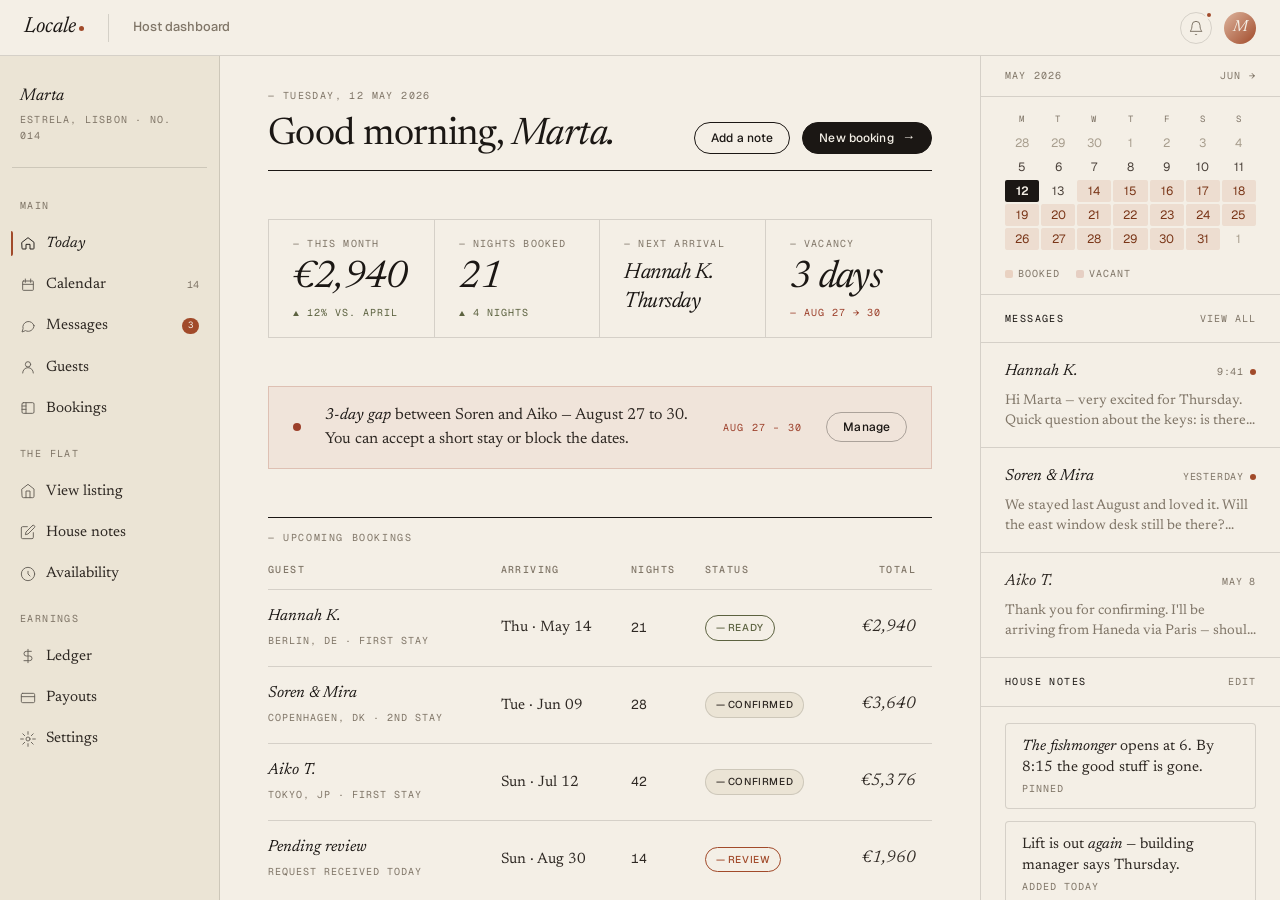
==== dashboard.html @ e2b6375e "Initial commit: Locale AirBNB project Co-Authored-By: Claude Sonnet 4.6 <noreply@anthropic.com>" ====
<!doctype html>
<html lang="en">
<head>
<meta charset="utf-8">
<title>Locale — Marta's dashboard</title>
<meta name="viewport" content="width=device-width, initial-scale=1">
<link rel="preconnect" href="https://fonts.googleapis.com">
<link rel="preconnect" href="https://fonts.gstatic.com" crossorigin>
<link rel="stylesheet" href="css/locale.css">
<style>

/* ── App shell: full-height, no scroll on outer ───────────── */
html, body { height: 100%; }
body { display: flex; flex-direction: column; overflow: hidden; }

/* ── Top bar ──────────────────────────────────────────────── */
.app-bar {
  flex-shrink: 0;
  height: 56px;
  border-bottom: 1px solid var(--rule);
  background: var(--paper);
  display: flex;
  align-items: center;
  padding: 0 var(--s-5);
  gap: var(--s-5);
  z-index: 10;
}
.app-bar__brand {
  font-family: var(--serif);
  font-style: italic;
  font-size: 22px;
  color: var(--ink);
  display: flex;
  align-items: center;
  flex-shrink: 0;
}
.app-bar__brand .dot {
  display: inline-block;
  width: 5px; height: 5px;
  background: var(--clay);
  border-radius: 50%;
  margin-left: 3px;
  position: relative; top: 1px;
}
.app-bar__sep {
  width: 1px; height: 28px;
  background: var(--rule);
  flex-shrink: 0;
}
.app-bar__title {
  font-family: var(--sans);
  font-size: 13px;
  color: var(--mute);
  font-weight: 500;
}
.app-bar__spacer { flex: 1; }
.app-bar__right {
  display: flex;
  align-items: center;
  gap: var(--s-3);
}
.app-bar__notif {
  width: 32px; height: 32px;
  border-radius: 50%;
  border: 1px solid var(--rule);
  display: flex;
  align-items: center;
  justify-content: center;
  cursor: pointer;
  transition: background .12s ease;
  position: relative;
}
.app-bar__notif:hover { background: var(--paper-2); }
.app-bar__notif svg { width: 16px; height: 16px; stroke: var(--mute); fill: none; stroke-width: 1.5; }
.app-bar__notif .badge {
  position: absolute;
  top: -2px; right: -2px;
  width: 8px; height: 8px;
  background: var(--clay);
  border-radius: 50%;
  border: 2px solid var(--paper);
}
.app-bar__avatar {
  width: 32px; height: 32px;
  border-radius: 50%;
  background: linear-gradient(135deg, #DDB59E, #A14A2A);
  display: flex;
  align-items: center;
  justify-content: center;
  color: var(--paper);
  font-family: var(--serif);
  font-style: italic;
  font-size: 16px;
  cursor: pointer;
}

/* ── Body: sidebar + main ─────────────────────────────────── */
.app-body {
  flex: 1;
  display: grid;
  grid-template-columns: 220px 1fr 300px;
  min-height: 0;
  overflow: hidden;
}

/* ── Sidebar rail ─────────────────────────────────────────── */
.rail {
  border-right: 1px solid var(--rule);
  background: var(--paper-2);
  overflow-y: auto;
  display: flex;
  flex-direction: column;
  padding: var(--s-4) var(--s-3);
  gap: 2px;
}
.rail::-webkit-scrollbar { width: 0; }

.rail__host {
  padding: var(--s-3) var(--s-2) var(--s-5);
  border-bottom: 1px solid var(--rule);
  margin-bottom: var(--s-3);
}
.rail__host-name {
  font-family: var(--serif);
  font-style: italic;
  font-size: 17px;
  color: var(--ink);
  margin-bottom: 2px;
}
.rail__host-loc {
  font-family: var(--mono);
  font-size: 10px;
  text-transform: uppercase;
  letter-spacing: 0.12em;
  color: var(--mute);
}

.rail__section {
  font-family: var(--mono);
  font-size: 10px;
  text-transform: uppercase;
  letter-spacing: 0.14em;
  color: var(--mute);
  padding: var(--s-4) var(--s-2) var(--s-2);
}

.rail__item {
  display: flex;
  align-items: center;
  gap: 10px;
  padding: 8px var(--s-2);
  font-family: var(--serif);
  font-size: 15px;
  color: var(--ink-2);
  border-radius: var(--r-2);
  position: relative;
  cursor: pointer;
  transition: background .12s ease, color .12s ease;
  text-decoration: none;
}
.rail__item:hover { background: var(--paper); color: var(--ink); }
.rail__item.is-active {
  color: var(--ink);
  font-style: italic;
  background: transparent;
}
.rail__item.is-active::before {
  content: '';
  position: absolute;
  left: -1px; top: 7px; bottom: 7px;
  width: 2px;
  background: var(--clay);
  border-radius: 0 var(--r-1) var(--r-1) 0;
}
.rail__item svg {
  width: 16px; height: 16px;
  stroke: currentColor;
  fill: none;
  stroke-width: 1.4;
  stroke-linecap: round;
  stroke-linejoin: round;
  flex-shrink: 0;
  opacity: 0.7;
}
.rail__item.is-active svg { opacity: 1; }
.rail__count {
  margin-left: auto;
  font-family: var(--mono);
  font-size: 10px;
  color: var(--mute);
  font-style: normal;
}
.rail__count.new {
  background: var(--clay);
  color: var(--paper);
  border-radius: var(--r-pill);
  padding: 1px 6px;
  font-size: 9px;
}

/* ── Main content ─────────────────────────────────────────── */
.main {
  overflow-y: auto;
  padding: var(--s-6) var(--s-7);
  display: flex;
  flex-direction: column;
  gap: var(--s-7);
}
.main::-webkit-scrollbar { width: 4px; }
.main::-webkit-scrollbar-track { background: transparent; }
.main::-webkit-scrollbar-thumb { background: var(--paper-3); border-radius: 4px; }

/* Page header */
.page-head {
  display: flex;
  justify-content: space-between;
  align-items: flex-end;
  border-bottom: 1px solid var(--ink);
  padding-bottom: var(--s-4);
}
.page-head__date {
  font-family: var(--mono);
  font-size: 10px;
  text-transform: uppercase;
  letter-spacing: 0.14em;
  color: var(--mute);
  margin-bottom: var(--s-3);
}
.page-head h1 {
  font-family: var(--serif);
  font-size: 38px;
  font-weight: 400;
  line-height: 1;
  letter-spacing: -0.015em;
}
.page-head h1 em { font-style: italic; }
.page-head__actions { display: flex; gap: var(--s-3); flex-shrink: 0; }

/* Metrics row */
.metrics {
  display: grid;
  grid-template-columns: repeat(4, 1fr);
  border: 1px solid var(--rule);
  background: var(--paper);
}
.metric {
  padding: var(--s-4) var(--s-5);
  border-right: 1px solid var(--rule);
  display: flex;
  flex-direction: column;
  gap: var(--s-2);
}
.metric:last-child { border-right: 0; }
.metric__lbl {
  font-family: var(--mono);
  font-size: 10px;
  text-transform: uppercase;
  letter-spacing: 0.12em;
  color: var(--mute);
}
.metric__num {
  font-family: var(--serif);
  font-style: italic;
  font-size: 38px;
  line-height: 1;
  color: var(--ink);
  letter-spacing: -0.02em;
}
.metric__num--sm {
  font-size: 22px;
  line-height: 1.3;
}
.metric__delta {
  font-family: var(--mono);
  font-size: 10px;
  text-transform: uppercase;
  letter-spacing: 0.1em;
  color: var(--olive);
}
.metric__delta.down { color: var(--rust); }

/* Section label */
.section-lbl {
  font-family: var(--mono);
  font-size: 10px;
  text-transform: uppercase;
  letter-spacing: 0.16em;
  color: var(--mute);
  border-top: 1px solid var(--ink);
  padding-top: var(--s-3);
  margin-bottom: var(--s-4);
}

/* Bookings table */
.bookings-table {
  width: 100%;
  border-collapse: collapse;
  font-family: var(--serif);
  font-size: 15px;
}
.bookings-table thead th {
  text-align: left;
  font-family: var(--mono);
  font-size: 10px;
  letter-spacing: 0.14em;
  text-transform: uppercase;
  color: var(--mute);
  font-weight: 500;
  padding: 0 var(--s-4) var(--s-3) 0;
  border-bottom: 1px solid var(--rule);
  white-space: nowrap;
}
.bookings-table thead th:last-child { text-align: right; }
.bookings-table tbody td {
  padding: 14px var(--s-4) 14px 0;
  border-bottom: 1px solid var(--rule);
  vertical-align: middle;
  color: var(--ink-2);
}
.bookings-table tbody td:last-child { text-align: right; }
.bookings-table tbody tr:last-child td { border-bottom: 0; }
.bookings-table tbody tr { transition: background .1s ease; cursor: pointer; }
.bookings-table tbody tr:hover td { background: color-mix(in oklab, var(--paper-2) 50%, transparent); }

.booking-guest em { font-style: italic; color: var(--ink); font-size: 16px; }
.booking-guest .sub {
  font-family: var(--mono);
  font-size: 10px;
  text-transform: uppercase;
  letter-spacing: 0.1em;
  color: var(--mute);
  margin-top: 2px;
}
.booking-date { color: var(--ink-2); }
.booking-nights {
  font-family: var(--mono);
  font-size: 13px;
  color: var(--ink);
}
.booking-total {
  font-family: var(--serif);
  font-style: italic;
  font-size: 17px;
  color: var(--ink);
}

/* Vacancy alert */
.vacancy-alert {
  background: color-mix(in oklab, var(--rust) 6%, var(--paper));
  border: 1px solid color-mix(in oklab, var(--rust) 22%, transparent);
  padding: var(--s-4) var(--s-5);
  display: flex;
  align-items: center;
  gap: var(--s-5);
}
.vacancy-alert__dot {
  width: 8px; height: 8px;
  border-radius: 50%;
  background: var(--rust);
  flex-shrink: 0;
}
.vacancy-alert__text {
  font-family: var(--serif);
  font-size: 16px;
  color: var(--ink-2);
  flex: 1;
}
.vacancy-alert__text em { font-style: italic; color: var(--ink); }
.vacancy-alert__date {
  font-family: var(--mono);
  font-size: 10px;
  text-transform: uppercase;
  letter-spacing: 0.12em;
  color: var(--rust);
}

/* ── Right panel ──────────────────────────────────────────── */
.panel {
  border-left: 1px solid var(--rule);
  overflow-y: auto;
  display: flex;
  flex-direction: column;
}
.panel::-webkit-scrollbar { width: 0; }

/* Messages */
.panel__section {
  border-bottom: 1px solid var(--rule);
  flex-shrink: 0;
}
.panel__head {
  padding: var(--s-4) var(--s-5);
  border-bottom: 1px solid var(--rule);
  display: flex;
  justify-content: space-between;
  align-items: baseline;
}
.panel__head-title {
  font-family: var(--mono);
  font-size: 10px;
  text-transform: uppercase;
  letter-spacing: 0.14em;
  color: var(--ink);
}
.panel__head a {
  font-family: var(--mono);
  font-size: 10px;
  text-transform: uppercase;
  letter-spacing: 0.1em;
  color: var(--mute);
  cursor: pointer;
}
.panel__head a:hover { color: var(--clay); }

.msg-item {
  padding: var(--s-4) var(--s-5);
  border-bottom: 1px solid var(--rule);
  cursor: pointer;
  transition: background .12s ease;
  display: flex;
  flex-direction: column;
  gap: var(--s-2);
}
.msg-item:last-child { border-bottom: 0; }
.msg-item:hover { background: var(--paper-2); }
.msg-item.unread .msg-item__from { color: var(--ink); }
.msg-item__row {
  display: flex;
  justify-content: space-between;
  align-items: baseline;
}
.msg-item__from {
  font-family: var(--serif);
  font-style: italic;
  font-size: 16px;
  color: var(--ink-2);
}
.msg-item__time {
  font-family: var(--mono);
  font-size: 10px;
  color: var(--mute);
  text-transform: uppercase;
  letter-spacing: 0.08em;
}
.msg-item__preview {
  font-family: var(--serif);
  font-size: 14px;
  color: var(--mute);
  line-height: 1.4;
  overflow: hidden;
  display: -webkit-box;
  -webkit-line-clamp: 2;
  -webkit-box-orient: vertical;
}
.msg-item__badge {
  width: 6px; height: 6px;
  border-radius: 50%;
  background: var(--clay);
  flex-shrink: 0;
  align-self: center;
}

/* Quick notes */
.notes-widget {
  flex: 1;
  display: flex;
  flex-direction: column;
}
.notes-widget__body { flex: 1; padding: var(--s-4) var(--s-5); }
.notes-list { display: flex; flex-direction: column; gap: var(--s-3); }
.note-chip {
  padding: var(--s-3) var(--s-4);
  background: var(--paper);
  border: 1px solid var(--rule);
  border-radius: var(--r-2);
  font-family: var(--serif);
  font-size: 15px;
  line-height: 1.4;
  color: var(--ink-2);
  cursor: pointer;
  transition: border-color .12s ease, background .12s ease;
}
.note-chip:hover { border-color: var(--rule-strong); background: var(--paper-2); }
.note-chip em { font-style: italic; color: var(--ink); }
.note-chip__date {
  font-family: var(--mono);
  font-size: 10px;
  color: var(--mute);
  text-transform: uppercase;
  letter-spacing: 0.1em;
  margin-top: 4px;
}

/* Mini calendar */
.mini-cal {
  border-bottom: 1px solid var(--rule);
}
.mini-cal__head {
  padding: var(--s-3) var(--s-5);
  border-bottom: 1px solid var(--rule);
  display: flex;
  justify-content: space-between;
  align-items: baseline;
  font-family: var(--mono);
  font-size: 10px;
  text-transform: uppercase;
  letter-spacing: 0.12em;
  color: var(--mute);
}
.mini-cal__grid {
  padding: var(--s-3) var(--s-5) var(--s-4);
  display: grid;
  grid-template-columns: repeat(7, 1fr);
  gap: 2px;
  text-align: center;
}
.mini-cal__dh {
  font-family: var(--mono);
  font-size: 9px;
  text-transform: uppercase;
  letter-spacing: 0.1em;
  color: var(--mute);
  padding: 4px 0;
}
.mini-cal__d {
  font-family: var(--sans);
  font-size: 12px;
  color: var(--ink-3);
  padding: 5px 2px;
  border-radius: var(--r-1);
  cursor: pointer;
  transition: background .1s ease;
  line-height: 1;
}
.mini-cal__d:hover { background: var(--paper-2); }
.mini-cal__d.booked {
  background: color-mix(in oklab, var(--clay-soft) 30%, var(--paper));
  color: var(--clay-deep);
}
.mini-cal__d.today {
  background: var(--ink);
  color: var(--paper);
  font-weight: 600;
}
.mini-cal__d.vacant {
  background: color-mix(in oklab, var(--rust) 12%, var(--paper));
  color: var(--rust);
}
.mini-cal__d.muted { color: var(--mute-2); }

/* ── Responsive ───────────────────────────────────────────── */
@media (max-width: 1200px) {
  .app-body { grid-template-columns: 200px 1fr; }
  .panel { display: none; }
  .metrics { grid-template-columns: repeat(2, 1fr); }
  .metric:nth-child(2) { border-right: 0; }
}
@media (max-width: 800px) {
  body { overflow: auto; }
  .app-body { grid-template-columns: 1fr; overflow: visible; }
  .main { overflow: visible; }
  .rail { display: none; }
  .metrics { grid-template-columns: 1fr 1fr; }
}
</style>
</head>
<body>

<!-- ── Top app bar ────────────────────────────────────────────── -->
<header class="app-bar">
  <a href="marketing.html" class="app-bar__brand">Locale<span class="dot"></span></a>
  <div class="app-bar__sep"></div>
  <span class="app-bar__title">Host dashboard</span>
  <div class="app-bar__spacer"></div>
  <div class="app-bar__right">
    <div class="app-bar__notif">
      <svg viewBox="0 0 24 24"><path d="M18 8A6 6 0 0 0 6 8c0 7-3 9-3 9h18s-3-2-3-9"/><path d="M13.73 21a2 2 0 0 1-3.46 0"/></svg>
      <span class="badge"></span>
    </div>
    <div class="app-bar__avatar"><em>M</em></div>
  </div>
</header>

<!-- ── App body ───────────────────────────────────────────────── -->
<div class="app-body">

  <!-- Sidebar rail -->
  <aside class="rail">
    <div class="rail__host">
      <div class="rail__host-name">Marta</div>
      <div class="rail__host-loc">Estrela, Lisbon · No. 014</div>
    </div>

    <div class="rail__section">Main</div>

    <a class="rail__item is-active" href="dashboard.html">
      <svg viewBox="0 0 24 24"><path d="M3 11l9-7 9 7v9a1 1 0 0 1-1 1h-5v-7h-6v7H4a1 1 0 0 1-1-1z"/></svg>
      Today
    </a>
    <a class="rail__item" href="#">
      <svg viewBox="0 0 24 24"><rect x="4" y="6" width="16" height="14" rx="1"/><path d="M8 3v5M16 3v5M4 11h16"/></svg>
      Calendar
      <span class="rail__count">14</span>
    </a>
    <a class="rail__item" href="#">
      <svg viewBox="0 0 24 24"><path d="M21 11.5a8.5 8.5 0 0 1-12.7 7.4L3 21l1.6-5A8.5 8.5 0 1 1 21 11.5z"/></svg>
      Messages
      <span class="rail__count new">3</span>
    </a>
    <a class="rail__item" href="#">
      <svg viewBox="0 0 24 24"><circle cx="12" cy="8" r="4"/><path d="M4 21c0-4.4 3.6-8 8-8s8 3.6 8 8"/></svg>
      Guests
    </a>
    <a class="rail__item" href="#">
      <svg viewBox="0 0 24 24"><rect x="3" y="4" width="18" height="16" rx="2"/><path d="M9 4v16M3 9h6M3 14h6"/></svg>
      Bookings
    </a>

    <div class="rail__section">The flat</div>

    <a class="rail__item" href="stay.html">
      <svg viewBox="0 0 24 24"><path d="M3 9l9-7 9 7v11a2 2 0 0 1-2 2H5a2 2 0 0 1-2-2z"/><polyline points="9 22 9 12 15 12 15 22"/></svg>
      View listing
    </a>
    <a class="rail__item" href="#">
      <svg viewBox="0 0 24 24"><path d="M11 4H4a2 2 0 0 0-2 2v14a2 2 0 0 0 2 2h14a2 2 0 0 0 2-2v-7"/><path d="M18.5 2.5a2.121 2.121 0 0 1 3 3L12 15l-4 1 1-4 9.5-9.5z"/></svg>
      House notes
    </a>
    <a class="rail__item" href="#">
      <svg viewBox="0 0 24 24"><circle cx="12" cy="12" r="10"/><path d="M12 8v4l3 3"/></svg>
      Availability
    </a>

    <div class="rail__section">Earnings</div>

    <a class="rail__item" href="#">
      <svg viewBox="0 0 24 24"><path d="M12 2v20M17 5H9.5a3.5 3.5 0 0 0 0 7h5a3.5 3.5 0 0 1 0 7H6"/></svg>
      Ledger
    </a>
    <a class="rail__item" href="#">
      <svg viewBox="0 0 24 24"><rect x="2" y="5" width="20" height="14" rx="2"/><path d="M2 10h20"/></svg>
      Payouts
    </a>
    <a class="rail__item" href="#">
      <svg viewBox="0 0 24 24"><circle cx="12" cy="12" r="3"/><path d="M12 1v4M12 19v4M4.22 4.22l2.83 2.83M16.95 16.95l2.83 2.83M1 12h4M19 12h4M4.22 19.78l2.83-2.83M16.95 7.05l2.83-2.83"/></svg>
      Settings
    </a>
  </aside>

  <!-- Main content -->
  <main class="main">

    <!-- Page header -->
    <div class="page-head">
      <div>
        <div class="page-head__date">— Tuesday, 12 May 2026</div>
        <h1>Good morning, <em>Marta.</em></h1>
      </div>
      <div class="page-head__actions">
        <button class="btn btn--ghost btn--small">Add a note</button>
        <button class="btn btn--small">New booking <span class="arrow">→</span></button>
      </div>
    </div>

    <!-- Metrics -->
    <div class="metrics">
      <div class="metric">
        <span class="metric__lbl">— this month</span>
        <span class="metric__num">€2,940</span>
        <span class="metric__delta">▲ 12% vs. April</span>
      </div>
      <div class="metric">
        <span class="metric__lbl">— nights booked</span>
        <span class="metric__num">21</span>
        <span class="metric__delta">▲ 4 nights</span>
      </div>
      <div class="metric">
        <span class="metric__lbl">— next arrival</span>
        <span class="metric__num metric__num--sm"><em>Hannah K.</em><br>Thursday</span>
      </div>
      <div class="metric">
        <span class="metric__lbl">— vacancy</span>
        <span class="metric__num">3 days</span>
        <span class="metric__delta down">— Aug 27 → 30</span>
      </div>
    </div>

    <!-- Vacancy alert -->
    <div class="vacancy-alert">
      <span class="vacancy-alert__dot"></span>
      <span class="vacancy-alert__text"><em>3-day gap</em> between Soren and Aiko — August 27 to 30. You can accept a short stay or block the dates.</span>
      <span class="vacancy-alert__date">Aug 27 – 30</span>
      <button class="btn btn--quiet btn--small">Manage</button>
    </div>

    <!-- Upcoming bookings -->
    <div>
      <div class="section-lbl">— Upcoming bookings</div>
      <table class="bookings-table">
        <thead>
          <tr>
            <th>Guest</th>
            <th>Arriving</th>
            <th>Nights</th>
            <th>Status</th>
            <th>Total</th>
          </tr>
        </thead>
        <tbody>
          <tr>
            <td>
              <div class="booking-guest"><em>Hannah K.</em></div>
              <div class="booking-guest"><span class="sub">Berlin, DE · First stay</span></div>
            </td>
            <td class="booking-date">Thu · May 14</td>
            <td class="booking-nights">21</td>
            <td><span class="tag tag--olive" style="font-size: 10px;">— ready</span></td>
            <td class="booking-total">€2,940</td>
          </tr>
          <tr>
            <td>
              <div class="booking-guest"><em>Soren &amp; Mira</em></div>
              <div class="booking-guest"><span class="sub">Copenhagen, DK · 2nd stay</span></div>
            </td>
            <td class="booking-date">Tue · Jun 09</td>
            <td class="booking-nights">28</td>
            <td><span class="tag" style="font-size: 10px;">— confirmed</span></td>
            <td class="booking-total">€3,640</td>
          </tr>
          <tr>
            <td>
              <div class="booking-guest"><em>Aiko T.</em></div>
              <div class="booking-guest"><span class="sub">Tokyo, JP · First stay</span></div>
            </td>
            <td class="booking-date">Sun · Jul 12</td>
            <td class="booking-nights">42</td>
            <td><span class="tag" style="font-size: 10px;">— confirmed</span></td>
            <td class="booking-total">€5,376</td>
          </tr>
          <tr>
            <td>
              <div class="booking-guest" style="color: var(--mute); font-style: italic;"><em>Pending review</em></div>
              <div class="booking-guest"><span class="sub">Request received today</span></div>
            </td>
            <td class="booking-date">Sun · Aug 30</td>
            <td class="booking-nights">14</td>
            <td><span class="tag tag--clay" style="font-size: 10px;">— review</span></td>
            <td class="booking-total">€1,960</td>
          </tr>
        </tbody>
      </table>
    </div>

    <!-- Recent earnings summary -->
    <div>
      <div class="section-lbl">— Year to date</div>
      <div style="display: grid; grid-template-columns: repeat(3, 1fr); border: 1px solid var(--rule); background: var(--paper);">
        <div style="padding: var(--s-5); border-right: 1px solid var(--rule);">
          <div class="metric__lbl" style="margin-bottom: var(--s-3);">Total earned</div>
          <div style="font-family: var(--serif); font-style: italic; font-size: 32px; color: var(--ink); letter-spacing: -0.02em;">€14,280</div>
          <div class="metric__delta" style="margin-top: var(--s-2);">▲ 18% vs. last year</div>
        </div>
        <div style="padding: var(--s-5); border-right: 1px solid var(--rule);">
          <div class="metric__lbl" style="margin-bottom: var(--s-3);">Nights hosted</div>
          <div style="font-family: var(--serif); font-style: italic; font-size: 32px; color: var(--ink); letter-spacing: -0.02em;">102</div>
          <div class="metric__delta" style="margin-top: var(--s-2);">▲ 14 more nights</div>
        </div>
        <div style="padding: var(--s-5);">
          <div class="metric__lbl" style="margin-bottom: var(--s-3);">Avg. stay length</div>
          <div style="font-family: var(--serif); font-style: italic; font-size: 32px; color: var(--ink); letter-spacing: -0.02em;">26 <span style="font-size: 20px; letter-spacing: 0;">nights</span></div>
          <div class="metric__delta" style="margin-top: var(--s-2);">▲ 4 nights longer</div>
        </div>
      </div>
    </div>

  </main>

  <!-- Right panel -->
  <aside class="panel">

    <!-- Mini calendar -->
    <div class="mini-cal">
      <div class="mini-cal__head">
        <span>May 2026</span>
        <span style="cursor: pointer;">Jun →</span>
      </div>
      <div class="mini-cal__grid">
        <div class="mini-cal__dh">M</div>
        <div class="mini-cal__dh">T</div>
        <div class="mini-cal__dh">W</div>
        <div class="mini-cal__dh">T</div>
        <div class="mini-cal__dh">F</div>
        <div class="mini-cal__dh">S</div>
        <div class="mini-cal__dh">S</div>
        <!-- Week 1 -->
        <div class="mini-cal__d muted">28</div>
        <div class="mini-cal__d muted">29</div>
        <div class="mini-cal__d muted">30</div>
        <div class="mini-cal__d muted">1</div>
        <div class="mini-cal__d muted">2</div>
        <div class="mini-cal__d muted">3</div>
        <div class="mini-cal__d muted">4</div>
        <!-- Week 2 -->
        <div class="mini-cal__d">5</div>
        <div class="mini-cal__d">6</div>
        <div class="mini-cal__d">7</div>
        <div class="mini-cal__d">8</div>
        <div class="mini-cal__d">9</div>
        <div class="mini-cal__d">10</div>
        <div class="mini-cal__d">11</div>
        <!-- Week 3 -->
        <div class="mini-cal__d today">12</div>
        <div class="mini-cal__d">13</div>
        <div class="mini-cal__d booked">14</div>
        <div class="mini-cal__d booked">15</div>
        <div class="mini-cal__d booked">16</div>
        <div class="mini-cal__d booked">17</div>
        <div class="mini-cal__d booked">18</div>
        <!-- Week 4 -->
        <div class="mini-cal__d booked">19</div>
        <div class="mini-cal__d booked">20</div>
        <div class="mini-cal__d booked">21</div>
        <div class="mini-cal__d booked">22</div>
        <div class="mini-cal__d booked">23</div>
        <div class="mini-cal__d booked">24</div>
        <div class="mini-cal__d booked">25</div>
        <!-- Week 5 -->
        <div class="mini-cal__d booked">26</div>
        <div class="mini-cal__d booked">27</div>
        <div class="mini-cal__d booked">28</div>
        <div class="mini-cal__d booked">29</div>
        <div class="mini-cal__d booked">30</div>
        <div class="mini-cal__d booked">31</div>
        <div class="mini-cal__d muted">1</div>
      </div>
      <div style="padding: 0 var(--s-5) var(--s-3); display: flex; gap: var(--s-4); font-family: var(--mono); font-size: 10px; color: var(--mute); text-transform: uppercase; letter-spacing: 0.1em;">
        <span style="display: flex; align-items: center; gap: 5px;"><span style="width: 8px; height: 8px; border-radius: 2px; background: color-mix(in oklab, var(--clay-soft) 50%, var(--paper)); display: inline-block;"></span>Booked</span>
        <span style="display: flex; align-items: center; gap: 5px;"><span style="width: 8px; height: 8px; border-radius: 2px; background: color-mix(in oklab, var(--rust) 18%, var(--paper)); display: inline-block;"></span>Vacant</span>
      </div>
    </div>

    <!-- Messages -->
    <div class="panel__section">
      <div class="panel__head">
        <span class="panel__head-title">Messages</span>
        <a>View all</a>
      </div>
      <div class="msg-item unread">
        <div class="msg-item__row">
          <span class="msg-item__from">Hannah K.</span>
          <div style="display: flex; align-items: center; gap: 6px;">
            <span class="msg-item__time">9:41</span>
            <span class="msg-item__badge"></span>
          </div>
        </div>
        <p class="msg-item__preview">Hi Marta — very excited for Thursday. Quick question about the keys: is there a lockbox or should I expect…</p>
      </div>
      <div class="msg-item unread">
        <div class="msg-item__row">
          <span class="msg-item__from">Soren &amp; Mira</span>
          <div style="display: flex; align-items: center; gap: 6px;">
            <span class="msg-item__time">Yesterday</span>
            <span class="msg-item__badge"></span>
          </div>
        </div>
        <p class="msg-item__preview">We stayed last August and loved it. Will the east window desk still be there? Mira does her writing in the morning and…</p>
      </div>
      <div class="msg-item">
        <div class="msg-item__row">
          <span class="msg-item__from">Aiko T.</span>
          <span class="msg-item__time">May 8</span>
        </div>
        <p class="msg-item__preview">Thank you for confirming. I'll be arriving from Haneda via Paris — should be at the flat around 7pm on the 12th of July.</p>
      </div>
    </div>

    <!-- Quick notes -->
    <div class="notes-widget">
      <div class="panel__head">
        <span class="panel__head-title">House notes</span>
        <a>Edit</a>
      </div>
      <div class="notes-widget__body">
        <div class="notes-list">
          <div class="note-chip">
            <em>The fishmonger</em> opens at 6. By 8:15 the good stuff is gone.
            <div class="note-chip__date">Pinned</div>
          </div>
          <div class="note-chip">
            Lift is out <em>again</em> — building manager says Thursday.
            <div class="note-chip__date">Added today</div>
          </div>
          <div class="note-chip">
            The bakery on São Bento now does a Thursday <em>pastéis de tentúgal.</em>
            <div class="note-chip__date">May 6</div>
          </div>
        </div>
      </div>
    </div>

  </aside>

</div>

</body>
</html>
---- css/locale.css ----
/* ============================================================
   Locale — Design System · Shared stylesheet
   ============================================================ */

@import url('https://fonts.googleapis.com/css2?family=Newsreader:ital,opsz,wght@0,6..72,300;0,6..72,400;0,6..72,500;0,6..72,600;0,6..72,700;1,6..72,300;1,6..72,400;1,6..72,500;1,6..72,600;1,6..72,700&family=Geist:wght@300;400;500;600;700&family=Geist+Mono:wght@400;500&display=swap');

/* ============================================================
   TOKENS
   ============================================================ */
:root {
  /* Paper */
  --paper:        #F4EFE6;
  --paper-2:      #EBE4D5;
  --paper-3:      #DDD3BE;
  --paper-deep:   #C9BFA7;

  /* Ink */
  --ink:          #1B1714;
  --ink-2:        #2E2823;
  --ink-3:        #4A413A;
  --mute:         #807668;
  --mute-2:       #A89E8E;

  /* Accent */
  --clay:         #A14A2A;
  --clay-deep:    #7A3618;
  --clay-soft:    #DDB59E;

  /* Status */
  --olive:        #5C6240;
  --slate:        #4A5663;
  --rust:         #9C3F2A;

  /* Lines */
  --rule:         rgba(27, 23, 20, 0.14);
  --rule-strong:  rgba(27, 23, 20, 0.32);
  --rule-soft:    rgba(27, 23, 20, 0.06);

  /* Type */
  --serif: 'Newsreader', 'Source Serif 4', Georgia, serif;
  --sans:  'Geist', 'Inter', -apple-system, BlinkMacSystemFont, sans-serif;
  --mono:  'Geist Mono', 'JetBrains Mono', ui-monospace, monospace;

  /* Scale */
  --t-display: clamp(72px, 9vw, 132px);
  --t-h1:      clamp(48px, 5.4vw, 80px);
  --t-h2:      clamp(34px, 3.4vw, 48px);
  --t-h3:      clamp(24px, 2.2vw, 30px);
  --t-lede:    22px;
  --t-body:    17px;
  --t-small:   14px;
  --t-cap:     12px;
  --t-folio:   11px;

  /* Spacing */
  --s-1:  4px;
  --s-2:  8px;
  --s-3:  12px;
  --s-4:  16px;
  --s-5:  24px;
  --s-6:  32px;
  --s-7:  48px;
  --s-8:  64px;
  --s-9:  96px;
  --s-10: 144px;

  /* Frame */
  --gutter: clamp(24px, 4vw, 64px);
  --measure: 1320px;

  /* Radii */
  --r-1:    2px;
  --r-2:    4px;
  --r-pill: 999px;

  --shadow-leaf: 0 1px 2px rgba(27,23,20,.04), 0 8px 24px rgba(27,23,20,.08);
}

/* ============================================================
   RESET + BASE
   ============================================================ */
*, *::before, *::after { box-sizing: border-box; }
html, body { margin: 0; padding: 0; }

html {
  background: var(--paper);
  color: var(--ink);
  font-family: var(--serif);
  font-size: var(--t-body);
  line-height: 1.55;
  font-feature-settings: "ss01","kern","liga","onum";
  -webkit-font-smoothing: antialiased;
  text-rendering: optimizeLegibility;
}

body { min-height: 100vh; background: var(--paper); color: var(--ink); }

a { color: inherit; text-decoration: none; cursor: pointer; }
img { max-width: 100%; display: block; }
button { font: inherit; color: inherit; cursor: pointer; }
h1, h2, h3, h4, h5, h6 { margin: 0; }
p { margin: 0; }
ul, ol { margin: 0; padding: 0; list-style: none; }

::selection { background: var(--clay); color: var(--paper); }

/* ============================================================
   TYPE — utility classes
   ============================================================ */
.t-display {
  font-family: var(--serif);
  font-size: var(--t-display);
  font-weight: 300;
  line-height: 0.96;
  letter-spacing: -0.025em;
}
.t-display em { font-style: italic; font-weight: 400; letter-spacing: -0.015em; }

.t-h1 {
  font-family: var(--serif);
  font-size: var(--t-h1);
  font-weight: 400;
  line-height: 1.05;
  letter-spacing: -0.02em;
}
.t-h1 em { font-style: italic; }

.t-h2 {
  font-family: var(--serif);
  font-size: var(--t-h2);
  font-weight: 400;
  line-height: 1.1;
  letter-spacing: -0.018em;
}
.t-h2 em { font-style: italic; }

.t-h3 {
  font-family: var(--serif);
  font-size: var(--t-h3);
  font-weight: 400;
  line-height: 1.2;
  letter-spacing: -0.012em;
}

.t-lede {
  font-family: var(--serif);
  font-size: var(--t-lede);
  font-weight: 300;
  line-height: 1.45;
  letter-spacing: -0.005em;
  color: var(--ink-2);
  text-wrap: pretty;
}

.t-body {
  font-family: var(--serif);
  font-size: var(--t-body);
  font-weight: 400;
  line-height: 1.6;
  color: var(--ink-2);
}

.t-small {
  font-family: var(--sans);
  font-size: var(--t-small);
  line-height: 1.5;
  color: var(--ink-3);
}

.t-cap {
  font-family: var(--sans);
  font-size: var(--t-cap);
  line-height: 1.3;
  color: var(--mute);
  text-transform: uppercase;
  letter-spacing: 0.12em;
  font-weight: 500;
}

.t-folio {
  font-family: var(--mono);
  font-size: var(--t-folio);
  line-height: 1;
  color: var(--mute);
  text-transform: uppercase;
  letter-spacing: 0.08em;
}

/* ============================================================
   LAYOUT
   ============================================================ */
.frame {
  max-width: var(--measure);
  margin: 0 auto;
  padding: 0 var(--gutter);
}

.spread { padding-block: var(--s-9) var(--s-10); }

.grid-12 {
  display: grid;
  grid-template-columns: repeat(12, 1fr);
  gap: var(--s-5);
}

.col-12 { grid-column: span 12; }
.col-9  { grid-column: span 9; }
.col-8  { grid-column: span 8; }
.col-7  { grid-column: span 7; }
.col-6  { grid-column: span 6; }
.col-5  { grid-column: span 5; }
.col-4  { grid-column: span 4; }
.col-3  { grid-column: span 3; }
.col-2  { grid-column: span 2; }
.col-1  { grid-column: span 1; }

.start-2 { grid-column-start: 2; }
.start-3 { grid-column-start: 3; }
.start-4 { grid-column-start: 4; }

.between { display: flex; justify-content: space-between; align-items: baseline; gap: var(--s-3); }
.flex-row { display: flex; gap: var(--s-3); align-items: center; flex-wrap: wrap; }

.rule    { border: 0; border-top: 1px solid var(--rule); margin: 0; }

@media (max-width: 880px) {
  .grid-12 > [class*="col-"] { grid-column: span 12; }
  .grid-12 [class*="start-"] { grid-column-start: auto; }
}

/* ============================================================
   SITE NAV (topnav)
   ============================================================ */
.topnav {
  position: sticky;
  top: 0;
  z-index: 100;
  background: color-mix(in oklab, var(--paper) 94%, transparent);
  backdrop-filter: blur(12px);
  -webkit-backdrop-filter: blur(12px);
  border-bottom: 1px solid var(--rule);
}
.topnav__inner {
  max-width: var(--measure);
  margin: 0 auto;
  padding: 0 var(--gutter);
  display: grid;
  grid-template-columns: auto 1fr auto;
  align-items: center;
  gap: var(--s-6);
  height: 60px;
}
.topnav__brand {
  font-family: var(--serif);
  font-style: italic;
  font-size: 24px;
  font-weight: 400;
  letter-spacing: -0.01em;
  color: var(--ink);
  display: flex;
  align-items: center;
  gap: 0;
}
.topnav__brand .dot {
  display: inline-block;
  width: 6px; height: 6px;
  background: var(--clay);
  border-radius: 50%;
  margin-left: 4px;
  flex-shrink: 0;
  position: relative;
  top: 1px;
}
.topnav__links {
  display: flex;
  gap: var(--s-6);
  font-family: var(--sans);
  font-size: 13px;
  color: var(--mute);
  justify-self: center;
  align-items: center;
}
.topnav__links a { transition: color .12s ease; }
.topnav__links a:hover { color: var(--ink); }
.topnav__links a.is-current { color: var(--ink); font-weight: 500; }
.topnav__cta {
  display: flex;
  gap: var(--s-3);
  align-items: center;
}

/* ============================================================
   FOOTER
   ============================================================ */
.site-footer {
  border-top: 1px solid var(--ink);
  padding: var(--s-8) 0 var(--s-7);
  margin-top: var(--s-10);
}
.site-footer__inner {
  max-width: var(--measure);
  margin: 0 auto;
  padding: 0 var(--gutter);
  display: grid;
  grid-template-columns: 2fr 1fr 1fr 1fr;
  gap: var(--s-8);
}
.site-footer__brand {
  font-family: var(--serif);
  font-style: italic;
  font-size: 28px;
  letter-spacing: -0.01em;
  margin-bottom: var(--s-4);
  display: flex;
  align-items: center;
}
.site-footer__brand .dot {
  display: inline-block;
  width: 6px; height: 6px;
  background: var(--clay);
  border-radius: 50%;
  margin-left: 4px;
  position: relative; top: 1px;
}
.site-footer__tagline {
  font-family: var(--serif);
  font-style: italic;
  font-size: 16px;
  color: var(--mute);
  line-height: 1.5;
  max-width: 32ch;
  margin-bottom: var(--s-5);
}
.site-footer__col-head {
  font-family: var(--mono);
  font-size: 10px;
  text-transform: uppercase;
  letter-spacing: 0.16em;
  color: var(--mute);
  margin-bottom: var(--s-4);
  padding-bottom: var(--s-2);
  border-bottom: 1px solid var(--rule);
}
.site-footer__col a {
  display: block;
  font-family: var(--serif);
  font-size: 16px;
  color: var(--ink-2);
  padding: 5px 0;
  transition: color .12s ease;
}
.site-footer__col a:hover { color: var(--clay); }
.site-footer__bottom {
  max-width: var(--measure);
  margin: var(--s-7) auto 0;
  padding: var(--s-5) var(--gutter) 0;
  border-top: 1px solid var(--rule);
  display: flex;
  justify-content: space-between;
  align-items: baseline;
  font-family: var(--mono);
  font-size: 10px;
  text-transform: uppercase;
  letter-spacing: 0.12em;
  color: var(--mute);
}

/* ============================================================
   BUTTONS
   ============================================================ */
.btn {
  display: inline-flex;
  align-items: center;
  gap: var(--s-2);
  padding: 12px 22px;
  font-family: var(--sans);
  font-size: 14px;
  font-weight: 500;
  letter-spacing: 0.01em;
  border-radius: var(--r-pill);
  border: 1px solid var(--ink);
  background: var(--ink);
  color: var(--paper);
  transition: background .15s ease, color .15s ease, border-color .15s ease, transform .1s ease;
  white-space: nowrap;
  line-height: 1;
}
.btn:hover { background: var(--clay-deep); border-color: var(--clay-deep); }
.btn:active { transform: translateY(1px); }

.btn--ghost { background: transparent; color: var(--ink); }
.btn--ghost:hover { background: var(--ink); color: var(--paper); border-color: var(--ink); }

.btn--clay { background: var(--clay); border-color: var(--clay); color: var(--paper); }
.btn--clay:hover { background: var(--clay-deep); border-color: var(--clay-deep); }

.btn--quiet { background: transparent; color: var(--ink); border-color: var(--rule-strong); }
.btn--quiet:hover { border-color: var(--ink); }

.btn--small { padding: 8px 16px; font-size: 12px; }
.btn--large { padding: 16px 32px; font-size: 15px; }

.btn .arrow {
  font-family: var(--serif);
  font-style: italic;
  font-size: 1.1em;
  line-height: 1;
}

.link-arrow {
  font-family: var(--sans);
  font-size: 13px;
  font-weight: 500;
  letter-spacing: 0.02em;
  color: var(--ink);
  display: inline-flex;
  align-items: baseline;
  gap: 6px;
  border-bottom: 1px solid var(--ink);
  padding-bottom: 2px;
  transition: color .12s ease, border-color .12s ease;
}
.link-arrow:hover { color: var(--clay); border-color: var(--clay); }
.link-arrow .arrow { font-family: var(--serif); font-style: italic; font-size: 15px; line-height: 0.8; }

/* ============================================================
   TAGS
   ============================================================ */
.tag {
  display: inline-flex;
  align-items: center;
  gap: 6px;
  padding: 4px 10px;
  border-radius: var(--r-pill);
  font-family: var(--sans);
  font-size: 11px;
  font-weight: 500;
  letter-spacing: 0.06em;
  text-transform: uppercase;
  background: var(--paper-2);
  border: 1px solid var(--rule);
  color: var(--ink-2);
}
.tag--clay  { background: transparent; border-color: var(--clay);  color: var(--clay); }
.tag--olive { background: transparent; border-color: var(--olive); color: var(--olive); }
.tag--ink   { background: var(--ink); border-color: var(--ink); color: var(--paper); }

/* ============================================================
   FORMS
   ============================================================ */
.field { display: flex; flex-direction: column; gap: 6px; }
.field__label {
  font-family: var(--sans);
  font-size: 10px;
  letter-spacing: 0.14em;
  text-transform: uppercase;
  color: var(--mute);
  font-weight: 500;
}
.field__input,
.field__select,
.field__textarea {
  font-family: var(--serif);
  font-size: 17px;
  color: var(--ink);
  background: transparent;
  border: 0;
  border-bottom: 1px solid var(--rule-strong);
  padding: 8px 0;
  width: 100%;
  outline: none;
  transition: border-color .15s ease;
}
.field__input::placeholder { color: var(--mute-2); font-style: italic; }
.field__input:focus,
.field__select:focus,
.field__textarea:focus { border-bottom-color: var(--clay); }

/* ============================================================
   TABLE
   ============================================================ */
.stay-table {
  width: 100%;
  border-collapse: collapse;
  font-family: var(--serif);
  font-size: 16px;
  background: var(--paper);
}
.stay-table thead th {
  text-align: left;
  font-family: var(--mono);
  font-size: 10px;
  letter-spacing: 0.14em;
  text-transform: uppercase;
  color: var(--mute);
  font-weight: 500;
  padding: var(--s-3) var(--s-4) var(--s-3) 0;
  border-bottom: 1px solid var(--ink);
}
.stay-table thead th:first-child { padding-left: var(--s-5); }
.stay-table thead th:last-child  { text-align: right; }
.stay-table tbody td {
  padding: var(--s-4) var(--s-4) var(--s-4) 0;
  border-bottom: 1px solid var(--rule);
  vertical-align: middle;
  color: var(--ink-2);
}
.stay-table tbody td:first-child { padding-left: var(--s-5); }
.stay-table tbody td:last-child  { text-align: right; }
.stay-table tbody tr:last-child td { border-bottom: 0; }
.stay-table tbody tr { transition: background .1s ease; }
.stay-table tbody tr:hover td { background: color-mix(in oklab, var(--paper-2) 50%, transparent); }
.stay-table .place em { font-style: italic; color: var(--ink); }
.stay-table .num { font-family: var(--mono); font-size: 13px; color: var(--ink); }
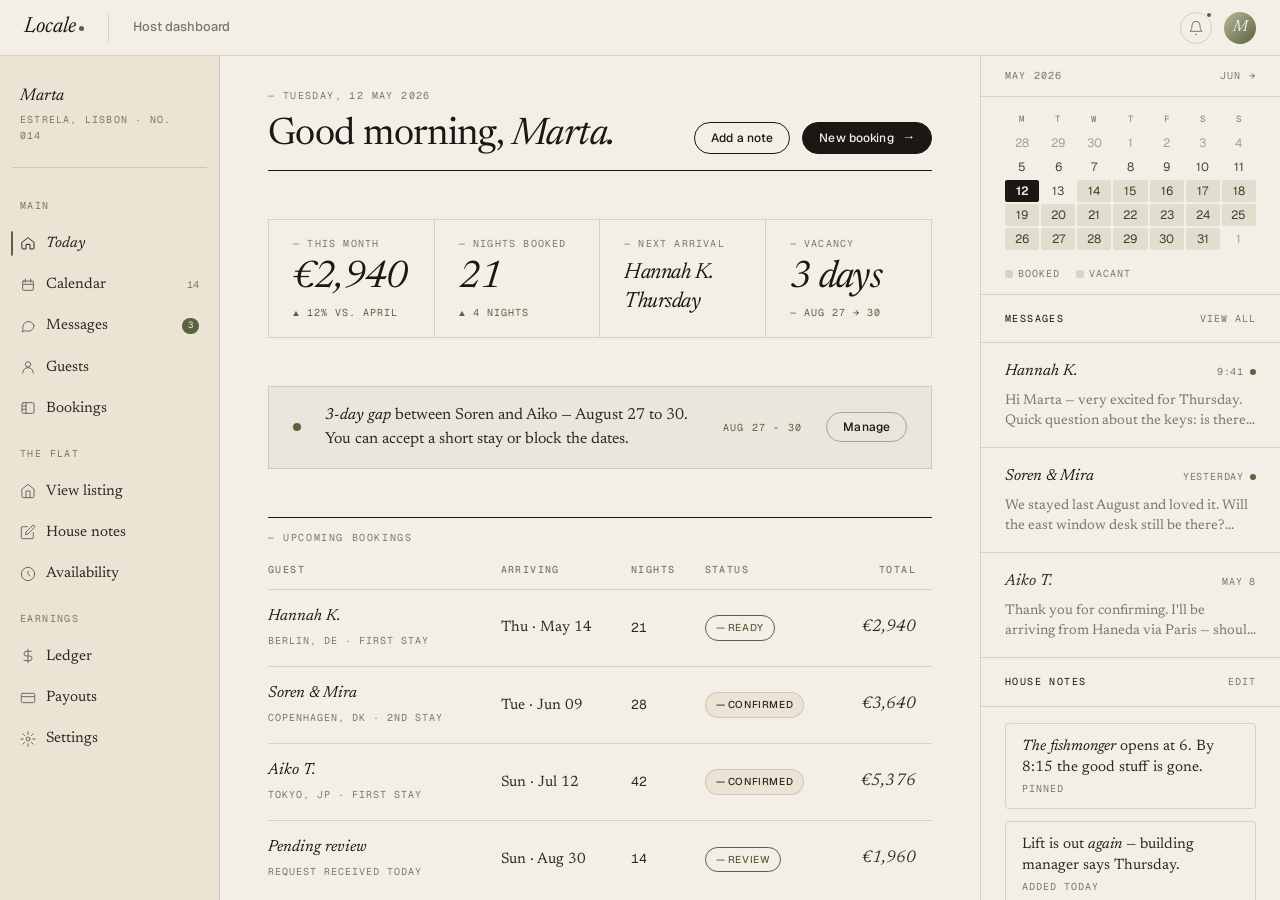
==== commit b7fb8df3: "Change accent color from rust to #5C6240 olive green Co-Authored-By: Claude Sonnet 4.6 <noreply@anth" ====
--- a/dashboard.html
+++ b/dashboard.html
@@ -83,7 +83,7 @@
 .app-bar__avatar {
   width: 32px; height: 32px;
   border-radius: 50%;
-  background: linear-gradient(135deg, #DDB59E, #A14A2A);
+  background: linear-gradient(135deg, #B4BA9A, #5C6240);
   display: flex;
   align-items: center;
   justify-content: center;
--- a/css/locale.css
+++ b/css/locale.css
@@ -22,14 +22,14 @@
   --mute-2:       #A89E8E;
 
   /* Accent */
-  --clay:         #A14A2A;
-  --clay-deep:    #7A3618;
-  --clay-soft:    #DDB59E;
+  --clay:         #5C6240;
+  --clay-deep:    #3D4229;
+  --clay-soft:    #B4BA9A;
 
   /* Status */
   --olive:        #5C6240;
   --slate:        #4A5663;
-  --rust:         #9C3F2A;
+  --rust:         #5C6240;
 
   /* Lines */
   --rule:         rgba(27, 23, 20, 0.14);
